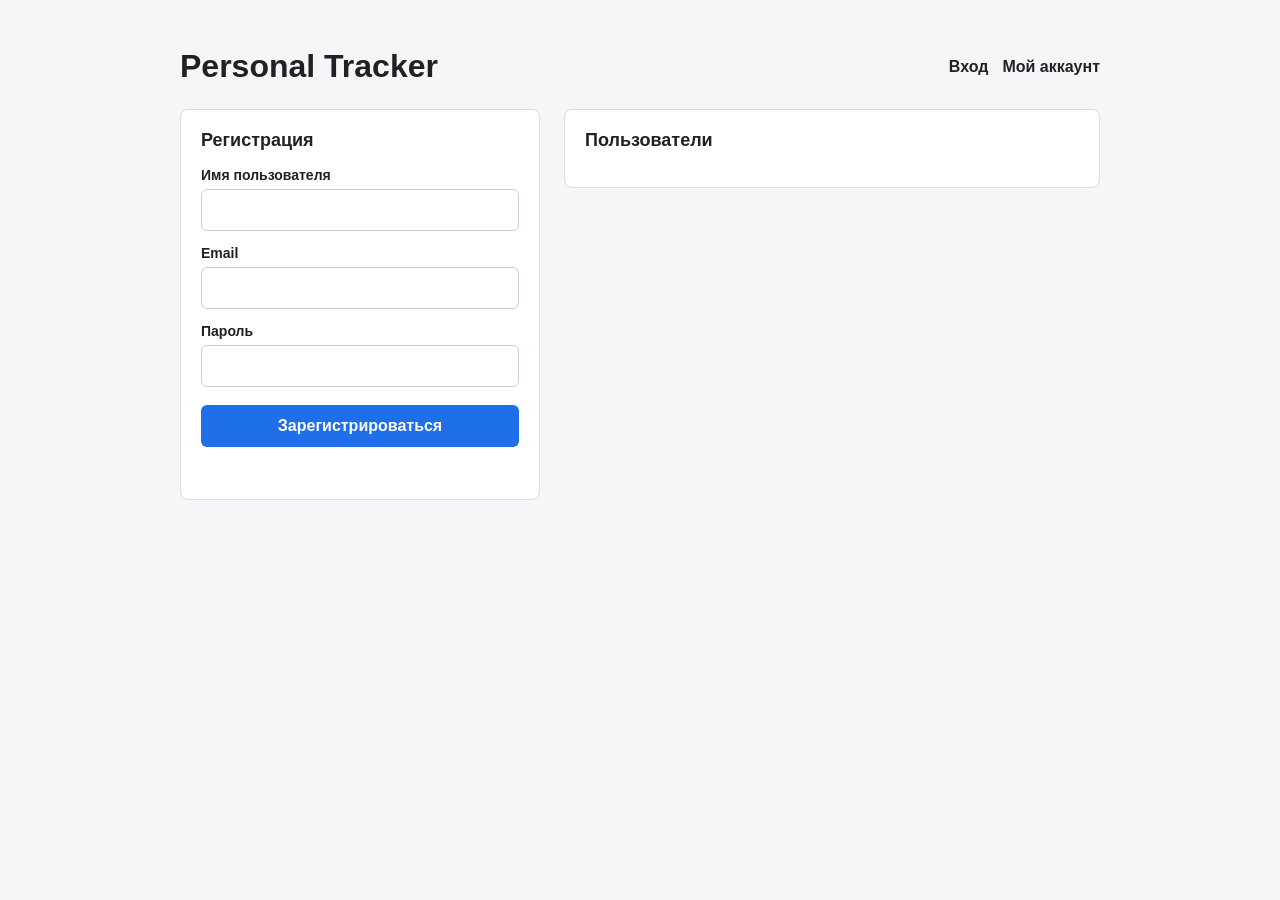
==== src/main/resources/static/index.html @ dc869657 "feat: initialize Spring Boot project" ====
<!doctype html>
<html lang="ru">
<head>
    <meta charset="utf-8">
    <meta name="viewport" content="width=device-width, initial-scale=1">
    <title>Personal Tracker</title>
    <style>
        * {
            box-sizing: border-box;
        }

        body {
            margin: 0;
            min-height: 100vh;
            font-family: Arial, sans-serif;
            color: #202124;
            background: #f4f6f8;
        }

        main {
            width: min(920px, calc(100% - 32px));
            margin: 0 auto;
            padding: 48px 0;
        }

        h1 {
            margin: 0 0 24px;
            font-size: 32px;
            font-weight: 700;
        }

        .topbar {
            display: flex;
            justify-content: space-between;
            gap: 16px;
            align-items: center;
            margin-bottom: 24px;
        }

        .topbar h1 {
            margin: 0;
        }

        .topbar nav {
            display: flex;
            gap: 14px;
            font-weight: 700;
        }

        .layout {
            display: grid;
            grid-template-columns: minmax(280px, 360px) 1fr;
            gap: 24px;
            align-items: start;
        }

        section {
            background: #ffffff;
            border: 1px solid #d8dde3;
            border-radius: 8px;
            padding: 20px;
        }

        h2 {
            margin: 0 0 16px;
            font-size: 18px;
        }

        label {
            display: block;
            margin: 14px 0 6px;
            font-size: 14px;
            font-weight: 600;
        }

        input {
            width: 100%;
            min-height: 42px;
            border: 1px solid #c8d0d9;
            border-radius: 6px;
            padding: 10px 12px;
            font: inherit;
        }

        button {
            width: 100%;
            min-height: 42px;
            margin-top: 18px;
            border: 0;
            border-radius: 6px;
            background: #1f6feb;
            color: #ffffff;
            font: inherit;
            font-weight: 700;
            cursor: pointer;
        }

        button:disabled {
            cursor: wait;
            opacity: 0.7;
        }

        .message {
            min-height: 20px;
            margin-top: 12px;
            font-size: 14px;
        }

        .message.error {
            color: #b42318;
        }

        .message.success {
            color: #067647;
        }

        ul {
            display: grid;
            gap: 10px;
            margin: 0;
            padding: 0;
            list-style: none;
        }

        li {
            border: 1px solid #e2e7ee;
            border-radius: 8px;
            padding: 12px;
            background: #fbfcfe;
        }

        .username {
            display: block;
            font-weight: 700;
        }

        .email {
            display: block;
            margin-top: 4px;
            color: #5f6b7a;
            font-size: 14px;
        }

        a {
            color: inherit;
            text-decoration: none;
        }

        li:hover {
            border-color: #9db9e8;
        }

        @media (max-width: 720px) {
            main {
                padding: 28px 0;
            }

            .topbar {
                display: grid;
            }

            .layout {
                grid-template-columns: 1fr;
            }
        }
    </style>
</head>
<body>
<main>
    <div class="topbar">
        <h1>Personal Tracker</h1>
        <nav>
            <a href="/login">Вход</a>
            <a href="/myacc">Мой аккаунт</a>
        </nav>
    </div>

    <div class="layout">
        <section>
            <h2>Регистрация</h2>
            <form id="registration-form">
                <label for="username">Имя пользователя</label>
                <input id="username" name="username" autocomplete="username" required>

                <label for="email">Email</label>
                <input id="email" name="email" type="email" autocomplete="email" required>

                <label for="password">Пароль</label>
                <input id="password" name="password" type="password" autocomplete="new-password" required>

                <button type="submit">Зарегистрироваться</button>
                <div id="message" class="message" aria-live="polite"></div>
            </form>
        </section>

        <section>
            <h2>Пользователи</h2>
            <ul id="users"></ul>
        </section>
    </div>
</main>

<script>
    const form = document.querySelector("#registration-form");
    const message = document.querySelector("#message");
    const usersList = document.querySelector("#users");
    const button = form.querySelector("button");

    async function loadUsers() {
        const response = await fetch("/users");
        const users = await response.json();

        usersList.innerHTML = "";
        users.forEach((user) => {
            const item = document.createElement("li");
            item.innerHTML = `
                <a href="/user.html?id=${user.id}">
                    <span class="username">${user.username}</span>
                    <span class="email">${user.email}</span>
                </a>
            `;
            usersList.appendChild(item);
        });
    }

    form.addEventListener("submit", async (event) => {
        event.preventDefault();
        message.textContent = "";
        message.className = "message";
        button.disabled = true;

        const formData = new FormData(form);
        const user = {
            username: formData.get("username"),
            email: formData.get("email"),
            password: formData.get("password")
        };

        try {
            const response = await fetch("/users", {
                method: "POST",
                headers: {
                    "Content-Type": "application/json"
                },
                body: JSON.stringify(user)
            });

            if (!response.ok) {
                throw new Error("Пользователь с таким именем или email уже существует");
            }

            form.reset();
            message.textContent = "Пользователь зарегистрирован";
            message.classList.add("success");
            await loadUsers();
        } catch (error) {
            message.textContent = error.message;
            message.classList.add("error");
        } finally {
            button.disabled = false;
        }
    });

    loadUsers();
</script>
</body>
</html>
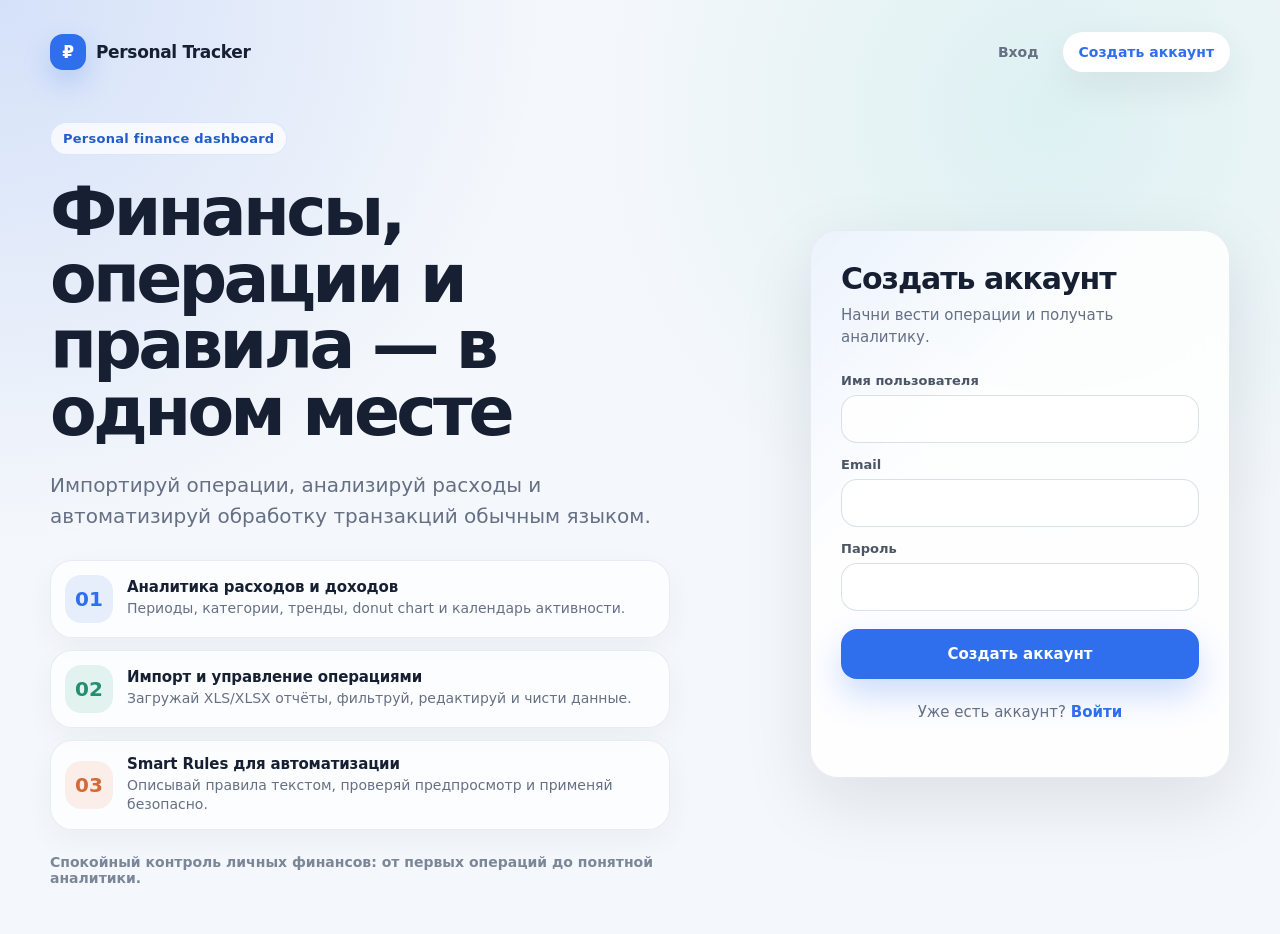
==== commit 2cf0bd0e: "feat: add Smart Rules automation" ====
--- a/src/main/resources/static/index.html
+++ b/src/main/resources/static/index.html
@@ -5,140 +5,43 @@
     <meta name="viewport" content="width=device-width, initial-scale=1">
     <title>Personal Tracker</title>
     <style>
+        :root {
+            --bg: #f4f7fb;
+            --surface: rgba(255, 255, 255, 0.86);
+            --surface-strong: #ffffff;
+            --text: #172033;
+            --muted: #667085;
+            --border: rgba(203, 213, 225, 0.72);
+            --blue: #2f6fed;
+            --blue-dark: #235cc9;
+            --blue-soft: rgba(47, 111, 237, 0.1);
+            --green-soft: rgba(38, 166, 132, 0.12);
+            --orange-soft: rgba(245, 128, 76, 0.12);
+            --shadow-card: 0 24px 70px rgba(15, 23, 42, 0.1);
+            --shadow-soft: 0 14px 38px rgba(15, 23, 42, 0.07);
+            --radius-lg: 28px;
+            --radius-md: 22px;
+            --radius-sm: 16px;
+            --transition: 180ms cubic-bezier(0.2, 0.8, 0.2, 1);
+        }
+
         * {
             box-sizing: border-box;
+        }
+
+        html {
+            scroll-behavior: smooth;
         }
 
         body {
             margin: 0;
             min-height: 100vh;
-            font-family: Arial, sans-serif;
-            color: #202124;
-            background: #f4f6f8;
-        }
-
-        main {
-            width: min(920px, calc(100% - 32px));
-            margin: 0 auto;
-            padding: 48px 0;
-        }
-
-        h1 {
-            margin: 0 0 24px;
-            font-size: 32px;
-            font-weight: 700;
-        }
-
-        .topbar {
-            display: flex;
-            justify-content: space-between;
-            gap: 16px;
-            align-items: center;
-            margin-bottom: 24px;
-        }
-
-        .topbar h1 {
-            margin: 0;
-        }
-
-        .topbar nav {
-            display: flex;
-            gap: 14px;
-            font-weight: 700;
-        }
-
-        .layout {
-            display: grid;
-            grid-template-columns: minmax(280px, 360px) 1fr;
-            gap: 24px;
-            align-items: start;
-        }
-
-        section {
-            background: #ffffff;
-            border: 1px solid #d8dde3;
-            border-radius: 8px;
-            padding: 20px;
-        }
-
-        h2 {
-            margin: 0 0 16px;
-            font-size: 18px;
-        }
-
-        label {
-            display: block;
-            margin: 14px 0 6px;
-            font-size: 14px;
-            font-weight: 600;
-        }
-
-        input {
-            width: 100%;
-            min-height: 42px;
-            border: 1px solid #c8d0d9;
-            border-radius: 6px;
-            padding: 10px 12px;
-            font: inherit;
-        }
-
-        button {
-            width: 100%;
-            min-height: 42px;
-            margin-top: 18px;
-            border: 0;
-            border-radius: 6px;
-            background: #1f6feb;
-            color: #ffffff;
-            font: inherit;
-            font-weight: 700;
-            cursor: pointer;
-        }
-
-        button:disabled {
-            cursor: wait;
-            opacity: 0.7;
-        }
-
-        .message {
-            min-height: 20px;
-            margin-top: 12px;
-            font-size: 14px;
-        }
-
-        .message.error {
-            color: #b42318;
-        }
-
-        .message.success {
-            color: #067647;
-        }
-
-        ul {
-            display: grid;
-            gap: 10px;
-            margin: 0;
-            padding: 0;
-            list-style: none;
-        }
-
-        li {
-            border: 1px solid #e2e7ee;
-            border-radius: 8px;
-            padding: 12px;
-            background: #fbfcfe;
-        }
-
-        .username {
-            display: block;
-            font-weight: 700;
-        }
-
-        .email {
-            display: block;
-            margin-top: 4px;
-            color: #5f6b7a;
-            font-size: 14px;
+            font-family: Inter, ui-sans-serif, system-ui, -apple-system, BlinkMacSystemFont, "Segoe UI", sans-serif;
+            color: var(--text);
+            background:
+                radial-gradient(circle at top left, rgba(47, 111, 237, 0.16), transparent 34rem),
+                radial-gradient(circle at 82% 12%, rgba(102, 209, 193, 0.16), transparent 28rem),
+                var(--bg);
         }
 
         a {
@@ -146,88 +49,498 @@
             text-decoration: none;
         }
 
-        li:hover {
-            border-color: #9db9e8;
-        }
-
-        @media (max-width: 720px) {
+        button,
+        input {
+            font: inherit;
+        }
+
+        main {
+            width: min(1180px, calc(100% - 40px));
+            min-height: 100vh;
+            margin: 0 auto;
+            padding: 24px 0 48px;
+        }
+
+        .landing-nav {
+            display: flex;
+            min-height: 56px;
+            align-items: center;
+            justify-content: space-between;
+            gap: 18px;
+            margin-bottom: 42px;
+        }
+
+        .brand {
+            display: inline-flex;
+            align-items: center;
+            gap: 10px;
+            color: var(--text);
+            font-size: 17px;
+            font-weight: 800;
+            letter-spacing: -0.02em;
+        }
+
+        .brand-mark {
+            display: grid;
+            width: 36px;
+            height: 36px;
+            place-items: center;
+            border-radius: 13px;
+            background: var(--blue);
+            color: #ffffff;
+            box-shadow: 0 12px 28px rgba(47, 111, 237, 0.24);
+        }
+
+        .landing-nav-actions {
+            display: flex;
+            align-items: center;
+            gap: 10px;
+        }
+
+        .nav-link,
+        .nav-cta {
+            display: inline-flex;
+            min-height: 40px;
+            align-items: center;
+            justify-content: center;
+            border-radius: 999px;
+            font-size: 14px;
+            font-weight: 700;
+            transition: background-color var(--transition), color var(--transition), box-shadow var(--transition), transform var(--transition);
+        }
+
+        .nav-link {
+            padding: 0 14px;
+            color: var(--muted);
+        }
+
+        .nav-link:hover {
+            background: rgba(255, 255, 255, 0.72);
+            color: var(--text);
+        }
+
+        .nav-cta {
+            padding: 0 16px;
+            background: #ffffff;
+            color: var(--blue);
+            box-shadow: var(--shadow-soft);
+        }
+
+        .nav-cta:hover {
+            transform: translateY(-1px);
+            box-shadow: 0 18px 42px rgba(15, 23, 42, 0.11);
+        }
+
+        .landing-shell {
+            display: grid;
+            grid-template-columns: minmax(0, 1fr) 420px;
+            gap: 32px;
+            align-items: center;
+            min-height: calc(100vh - 170px);
+        }
+
+        .landing-hero {
+            display: grid;
+            gap: 24px;
+            max-width: 690px;
+        }
+
+        .kicker {
+            width: fit-content;
+            margin: 0;
+            border: 1px solid rgba(47, 111, 237, 0.14);
+            border-radius: 999px;
+            background: rgba(255, 255, 255, 0.72);
+            color: var(--blue-dark);
+            font-size: 13px;
+            font-weight: 800;
+            letter-spacing: 0.02em;
+            padding: 8px 12px;
+        }
+
+        .landing-hero h1 {
+            max-width: 660px;
+            margin: 0;
+            color: var(--text);
+            font-size: clamp(42px, 6vw, 68px);
+            font-weight: 820;
+            letter-spacing: -0.055em;
+            line-height: 0.98;
+        }
+
+        .hero-text {
+            max-width: 610px;
+            margin: 0;
+            color: var(--muted);
+            font-size: clamp(17px, 2vw, 20px);
+            line-height: 1.55;
+        }
+
+        .feature-list {
+            display: grid;
+            max-width: 620px;
+            gap: 12px;
+            margin-top: 4px;
+        }
+
+        .feature-item {
+            display: grid;
+            grid-template-columns: 48px 1fr;
+            gap: 14px;
+            align-items: center;
+            border: 1px solid rgba(226, 232, 240, 0.8);
+            border-radius: var(--radius-md);
+            background: rgba(255, 255, 255, 0.72);
+            padding: 14px;
+            box-shadow: 0 10px 30px rgba(15, 23, 42, 0.045);
+            transition: transform var(--transition), box-shadow var(--transition), background-color var(--transition);
+        }
+
+        .feature-item:hover {
+            transform: translateY(-2px);
+            background: rgba(255, 255, 255, 0.94);
+            box-shadow: 0 16px 40px rgba(15, 23, 42, 0.08);
+        }
+
+        .feature-icon {
+            display: grid;
+            width: 48px;
+            height: 48px;
+            place-items: center;
+            border-radius: 16px;
+            color: var(--blue);
+            font-size: 20px;
+            font-weight: 800;
+        }
+
+        .feature-item:nth-child(1) .feature-icon {
+            background: var(--blue-soft);
+        }
+
+        .feature-item:nth-child(2) .feature-icon {
+            background: var(--green-soft);
+            color: #20906f;
+        }
+
+        .feature-item:nth-child(3) .feature-icon {
+            background: var(--orange-soft);
+            color: #d66a36;
+        }
+
+        .feature-item strong {
+            display: block;
+            color: var(--text);
+            font-size: 15px;
+            font-weight: 760;
+            letter-spacing: -0.01em;
+        }
+
+        .feature-item span:last-child {
+            display: block;
+            margin-top: 3px;
+            color: var(--muted);
+            font-size: 14px;
+            line-height: 1.4;
+        }
+
+        .trust-text {
+            margin: 0;
+            color: #7b8798;
+            font-size: 14px;
+            font-weight: 600;
+        }
+
+        .auth-panel {
+            position: relative;
+            overflow: hidden;
+            border: 1px solid rgba(226, 232, 240, 0.86);
+            border-radius: var(--radius-lg);
+            background: var(--surface);
+            padding: 30px;
+            box-shadow: var(--shadow-card);
+            backdrop-filter: blur(18px);
+        }
+
+        .auth-panel::before {
+            content: "";
+            position: absolute;
+            inset: 0;
+            pointer-events: none;
+            background: linear-gradient(135deg, rgba(47, 111, 237, 0.08), transparent 36%);
+        }
+
+        .auth-panel > * {
+            position: relative;
+            z-index: 1;
+        }
+
+        .auth-panel h2 {
+            margin: 0;
+            color: var(--text);
+            font-size: 30px;
+            font-weight: 800;
+            letter-spacing: -0.035em;
+        }
+
+        .auth-panel > p {
+            margin: 8px 0 24px;
+            color: var(--muted);
+            font-size: 15px;
+            line-height: 1.5;
+        }
+
+        form {
+            display: grid;
+            gap: 14px;
+        }
+
+        label {
+            display: grid;
+            gap: 7px;
+            color: #4b5565;
+            font-size: 13px;
+            font-weight: 700;
+        }
+
+        input {
+            width: 100%;
+            min-height: 48px;
+            border: 1px solid var(--border);
+            border-radius: var(--radius-sm);
+            background: rgba(255, 255, 255, 0.82);
+            color: var(--text);
+            padding: 12px 14px;
+            outline: none;
+            transition: border-color var(--transition), box-shadow var(--transition), background-color var(--transition);
+        }
+
+        input:focus {
+            border-color: rgba(47, 111, 237, 0.48);
+            background: #ffffff;
+            box-shadow: 0 0 0 4px rgba(47, 111, 237, 0.1);
+        }
+
+        .submit-button {
+            display: inline-flex;
+            width: 100%;
+            min-height: 50px;
+            align-items: center;
+            justify-content: center;
+            margin-top: 4px;
+            border: 0;
+            border-radius: var(--radius-sm);
+            background: var(--blue);
+            color: #ffffff;
+            font-size: 15px;
+            font-weight: 800;
+            cursor: pointer;
+            box-shadow: 0 16px 34px rgba(47, 111, 237, 0.24);
+            transition: background-color var(--transition), box-shadow var(--transition), transform var(--transition), opacity var(--transition);
+        }
+
+        .submit-button:hover:not(:disabled) {
+            background: var(--blue-dark);
+            transform: translateY(-1px);
+            box-shadow: 0 20px 42px rgba(47, 111, 237, 0.28);
+        }
+
+        .submit-button:disabled {
+            cursor: wait;
+            opacity: 0.72;
+            transform: none;
+        }
+
+        .message {
+            min-height: 0;
+            border-radius: 14px;
+            font-size: 14px;
+            font-weight: 650;
+            line-height: 1.45;
+        }
+
+        .message:not(:empty) {
+            margin-top: 2px;
+            padding: 11px 12px;
+        }
+
+        .message.error {
+            background: #fff1f0;
+            color: #b42318;
+        }
+
+        .message.success {
+            background: #ecfdf3;
+            color: #067647;
+        }
+
+        .auth-footer {
+            margin: 18px 0 0;
+            color: var(--muted);
+            font-size: 14px;
+            text-align: center;
+        }
+
+        .auth-footer a {
+            color: var(--blue);
+            font-weight: 800;
+        }
+
+        @media (max-width: 920px) {
             main {
-                padding: 28px 0;
-            }
-
-            .topbar {
-                display: grid;
-            }
-
-            .layout {
+                width: min(100% - 28px, 720px);
+                padding-top: 18px;
+            }
+
+            .landing-nav {
+                margin-bottom: 28px;
+            }
+
+            .landing-shell {
                 grid-template-columns: 1fr;
+                min-height: auto;
+            }
+
+            .landing-hero {
+                max-width: none;
+            }
+        }
+
+        @media (max-width: 560px) {
+            main {
+                width: min(100% - 22px, 520px);
+                padding-bottom: 30px;
+            }
+
+            .landing-nav {
+                align-items: flex-start;
+            }
+
+            .landing-nav-actions {
+                gap: 6px;
+            }
+
+            .brand span:last-child {
+                display: none;
+            }
+
+            .nav-link,
+            .nav-cta {
+                min-height: 36px;
+                padding: 0 11px;
+                font-size: 13px;
+            }
+
+            .landing-hero h1 {
+                font-size: 38px;
+            }
+
+            .feature-item {
+                grid-template-columns: 42px 1fr;
+                border-radius: 18px;
+                padding: 12px;
+            }
+
+            .feature-icon {
+                width: 42px;
+                height: 42px;
+            }
+
+            .auth-panel {
+                border-radius: 24px;
+                padding: 22px;
             }
         }
     </style>
 </head>
 <body>
 <main>
-    <div class="topbar">
-        <h1>Personal Tracker</h1>
-        <nav>
-            <a href="/login">Вход</a>
-            <a href="/myacc">Мой аккаунт</a>
-        </nav>
-    </div>
-
-    <div class="layout">
-        <section>
-            <h2>Регистрация</h2>
+    <nav class="landing-nav" aria-label="Главная навигация">
+        <a class="brand" href="/">
+            <span class="brand-mark" aria-hidden="true">₽</span>
+            <span>Personal Tracker</span>
+        </a>
+        <div class="landing-nav-actions">
+            <a class="nav-link" href="/login">Вход</a>
+            <a class="nav-cta" href="#register">Создать аккаунт</a>
+        </div>
+    </nav>
+
+    <section class="landing-shell">
+        <div class="landing-hero">
+            <p class="kicker">Personal finance dashboard</p>
+            <h1>Финансы, операции и правила — в одном месте</h1>
+            <p class="hero-text">
+                Импортируй операции, анализируй расходы и автоматизируй обработку транзакций обычным языком.
+            </p>
+
+            <div class="feature-list" aria-label="Возможности Personal Tracker">
+                <div class="feature-item">
+                    <span class="feature-icon" aria-hidden="true">01</span>
+                    <div>
+                        <strong>Аналитика расходов и доходов</strong>
+                        <span>Периоды, категории, тренды, donut chart и календарь активности.</span>
+                    </div>
+                </div>
+                <div class="feature-item">
+                    <span class="feature-icon" aria-hidden="true">02</span>
+                    <div>
+                        <strong>Импорт и управление операциями</strong>
+                        <span>Загружай XLS/XLSX отчёты, фильтруй, редактируй и чисти данные.</span>
+                    </div>
+                </div>
+                <div class="feature-item">
+                    <span class="feature-icon" aria-hidden="true">03</span>
+                    <div>
+                        <strong>Smart Rules для автоматизации</strong>
+                        <span>Описывай правила текстом, проверяй предпросмотр и применяй безопасно.</span>
+                    </div>
+                </div>
+            </div>
+
+            <p class="trust-text">Спокойный контроль личных финансов: от первых операций до понятной аналитики.</p>
+        </div>
+
+        <aside id="register" class="auth-panel" aria-label="Регистрация">
+            <h2>Создать аккаунт</h2>
+            <p>Начни вести операции и получать аналитику.</p>
+
             <form id="registration-form">
-                <label for="username">Имя пользователя</label>
-                <input id="username" name="username" autocomplete="username" required>
-
-                <label for="email">Email</label>
-                <input id="email" name="email" type="email" autocomplete="email" required>
-
-                <label for="password">Пароль</label>
-                <input id="password" name="password" type="password" autocomplete="new-password" required>
-
-                <button type="submit">Зарегистрироваться</button>
+                <label for="username">
+                    Имя пользователя
+                    <input id="username" name="username" autocomplete="username" required>
+                </label>
+
+                <label for="email">
+                    Email
+                    <input id="email" name="email" type="email" autocomplete="email" required>
+                </label>
+
+                <label for="password">
+                    Пароль
+                    <input id="password" name="password" type="password" autocomplete="new-password" required>
+                </label>
+
+                <button class="submit-button" type="submit">Создать аккаунт</button>
                 <div id="message" class="message" aria-live="polite"></div>
             </form>
-        </section>
-
-        <section>
-            <h2>Пользователи</h2>
-            <ul id="users"></ul>
-        </section>
-    </div>
+
+            <p class="auth-footer">Уже есть аккаунт? <a href="/login">Войти</a></p>
+        </aside>
+    </section>
 </main>
 
 <script>
     const form = document.querySelector("#registration-form");
     const message = document.querySelector("#message");
-    const usersList = document.querySelector("#users");
     const button = form.querySelector("button");
-
-    async function loadUsers() {
-        const response = await fetch("/users");
-        const users = await response.json();
-
-        usersList.innerHTML = "";
-        users.forEach((user) => {
-            const item = document.createElement("li");
-            item.innerHTML = `
-                <a href="/user.html?id=${user.id}">
-                    <span class="username">${user.username}</span>
-                    <span class="email">${user.email}</span>
-                </a>
-            `;
-            usersList.appendChild(item);
-        });
-    }
+    const defaultButtonText = button.textContent;
 
     form.addEventListener("submit", async (event) => {
         event.preventDefault();
         message.textContent = "";
         message.className = "message";
         button.disabled = true;
+        button.textContent = "Создаю...";
 
         const formData = new FormData(form);
         const user = {
@@ -250,18 +563,18 @@
             }
 
             form.reset();
-            message.textContent = "Пользователь зарегистрирован";
+            message.textContent = "Аккаунт создан. Сейчас откроем вход...";
             message.classList.add("success");
-            await loadUsers();
+            setTimeout(() => {
+                window.location.href = "/login";
+            }, 950);
         } catch (error) {
             message.textContent = error.message;
             message.classList.add("error");
-        } finally {
             button.disabled = false;
+            button.textContent = defaultButtonText;
         }
     });
-
-    loadUsers();
 </script>
 </body>
 </html>
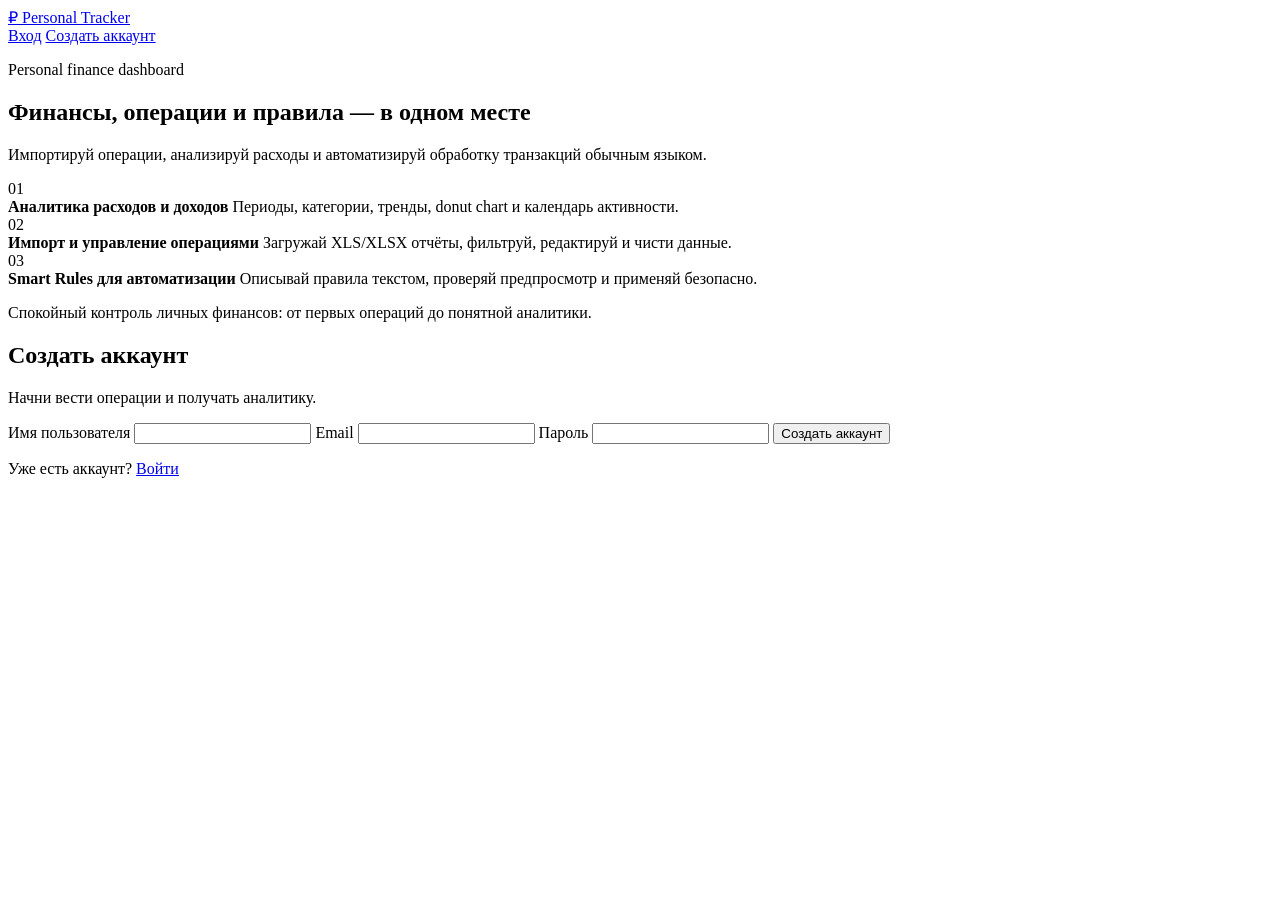
==== commit cf4cdd59: "security: add CSRF support and split frontend assets" ====
--- a/src/main/resources/static/index.html
+++ b/src/main/resources/static/index.html
@@ -4,453 +4,8 @@
     <meta charset="utf-8">
     <meta name="viewport" content="width=device-width, initial-scale=1">
     <title>Personal Tracker</title>
-    <style>
-        :root {
-            --bg: #f4f7fb;
-            --surface: rgba(255, 255, 255, 0.86);
-            --surface-strong: #ffffff;
-            --text: #172033;
-            --muted: #667085;
-            --border: rgba(203, 213, 225, 0.72);
-            --blue: #2f6fed;
-            --blue-dark: #235cc9;
-            --blue-soft: rgba(47, 111, 237, 0.1);
-            --green-soft: rgba(38, 166, 132, 0.12);
-            --orange-soft: rgba(245, 128, 76, 0.12);
-            --shadow-card: 0 24px 70px rgba(15, 23, 42, 0.1);
-            --shadow-soft: 0 14px 38px rgba(15, 23, 42, 0.07);
-            --radius-lg: 28px;
-            --radius-md: 22px;
-            --radius-sm: 16px;
-            --transition: 180ms cubic-bezier(0.2, 0.8, 0.2, 1);
-        }
-
-        * {
-            box-sizing: border-box;
-        }
-
-        html {
-            scroll-behavior: smooth;
-        }
-
-        body {
-            margin: 0;
-            min-height: 100vh;
-            font-family: Inter, ui-sans-serif, system-ui, -apple-system, BlinkMacSystemFont, "Segoe UI", sans-serif;
-            color: var(--text);
-            background:
-                radial-gradient(circle at top left, rgba(47, 111, 237, 0.16), transparent 34rem),
-                radial-gradient(circle at 82% 12%, rgba(102, 209, 193, 0.16), transparent 28rem),
-                var(--bg);
-        }
-
-        a {
-            color: inherit;
-            text-decoration: none;
-        }
-
-        button,
-        input {
-            font: inherit;
-        }
-
-        main {
-            width: min(1180px, calc(100% - 40px));
-            min-height: 100vh;
-            margin: 0 auto;
-            padding: 24px 0 48px;
-        }
-
-        .landing-nav {
-            display: flex;
-            min-height: 56px;
-            align-items: center;
-            justify-content: space-between;
-            gap: 18px;
-            margin-bottom: 42px;
-        }
-
-        .brand {
-            display: inline-flex;
-            align-items: center;
-            gap: 10px;
-            color: var(--text);
-            font-size: 17px;
-            font-weight: 800;
-            letter-spacing: -0.02em;
-        }
-
-        .brand-mark {
-            display: grid;
-            width: 36px;
-            height: 36px;
-            place-items: center;
-            border-radius: 13px;
-            background: var(--blue);
-            color: #ffffff;
-            box-shadow: 0 12px 28px rgba(47, 111, 237, 0.24);
-        }
-
-        .landing-nav-actions {
-            display: flex;
-            align-items: center;
-            gap: 10px;
-        }
-
-        .nav-link,
-        .nav-cta {
-            display: inline-flex;
-            min-height: 40px;
-            align-items: center;
-            justify-content: center;
-            border-radius: 999px;
-            font-size: 14px;
-            font-weight: 700;
-            transition: background-color var(--transition), color var(--transition), box-shadow var(--transition), transform var(--transition);
-        }
-
-        .nav-link {
-            padding: 0 14px;
-            color: var(--muted);
-        }
-
-        .nav-link:hover {
-            background: rgba(255, 255, 255, 0.72);
-            color: var(--text);
-        }
-
-        .nav-cta {
-            padding: 0 16px;
-            background: #ffffff;
-            color: var(--blue);
-            box-shadow: var(--shadow-soft);
-        }
-
-        .nav-cta:hover {
-            transform: translateY(-1px);
-            box-shadow: 0 18px 42px rgba(15, 23, 42, 0.11);
-        }
-
-        .landing-shell {
-            display: grid;
-            grid-template-columns: minmax(0, 1fr) 420px;
-            gap: 32px;
-            align-items: center;
-            min-height: calc(100vh - 170px);
-        }
-
-        .landing-hero {
-            display: grid;
-            gap: 24px;
-            max-width: 690px;
-        }
-
-        .kicker {
-            width: fit-content;
-            margin: 0;
-            border: 1px solid rgba(47, 111, 237, 0.14);
-            border-radius: 999px;
-            background: rgba(255, 255, 255, 0.72);
-            color: var(--blue-dark);
-            font-size: 13px;
-            font-weight: 800;
-            letter-spacing: 0.02em;
-            padding: 8px 12px;
-        }
-
-        .landing-hero h1 {
-            max-width: 660px;
-            margin: 0;
-            color: var(--text);
-            font-size: clamp(42px, 6vw, 68px);
-            font-weight: 820;
-            letter-spacing: -0.055em;
-            line-height: 0.98;
-        }
-
-        .hero-text {
-            max-width: 610px;
-            margin: 0;
-            color: var(--muted);
-            font-size: clamp(17px, 2vw, 20px);
-            line-height: 1.55;
-        }
-
-        .feature-list {
-            display: grid;
-            max-width: 620px;
-            gap: 12px;
-            margin-top: 4px;
-        }
-
-        .feature-item {
-            display: grid;
-            grid-template-columns: 48px 1fr;
-            gap: 14px;
-            align-items: center;
-            border: 1px solid rgba(226, 232, 240, 0.8);
-            border-radius: var(--radius-md);
-            background: rgba(255, 255, 255, 0.72);
-            padding: 14px;
-            box-shadow: 0 10px 30px rgba(15, 23, 42, 0.045);
-            transition: transform var(--transition), box-shadow var(--transition), background-color var(--transition);
-        }
-
-        .feature-item:hover {
-            transform: translateY(-2px);
-            background: rgba(255, 255, 255, 0.94);
-            box-shadow: 0 16px 40px rgba(15, 23, 42, 0.08);
-        }
-
-        .feature-icon {
-            display: grid;
-            width: 48px;
-            height: 48px;
-            place-items: center;
-            border-radius: 16px;
-            color: var(--blue);
-            font-size: 20px;
-            font-weight: 800;
-        }
-
-        .feature-item:nth-child(1) .feature-icon {
-            background: var(--blue-soft);
-        }
-
-        .feature-item:nth-child(2) .feature-icon {
-            background: var(--green-soft);
-            color: #20906f;
-        }
-
-        .feature-item:nth-child(3) .feature-icon {
-            background: var(--orange-soft);
-            color: #d66a36;
-        }
-
-        .feature-item strong {
-            display: block;
-            color: var(--text);
-            font-size: 15px;
-            font-weight: 760;
-            letter-spacing: -0.01em;
-        }
-
-        .feature-item span:last-child {
-            display: block;
-            margin-top: 3px;
-            color: var(--muted);
-            font-size: 14px;
-            line-height: 1.4;
-        }
-
-        .trust-text {
-            margin: 0;
-            color: #7b8798;
-            font-size: 14px;
-            font-weight: 600;
-        }
-
-        .auth-panel {
-            position: relative;
-            overflow: hidden;
-            border: 1px solid rgba(226, 232, 240, 0.86);
-            border-radius: var(--radius-lg);
-            background: var(--surface);
-            padding: 30px;
-            box-shadow: var(--shadow-card);
-            backdrop-filter: blur(18px);
-        }
-
-        .auth-panel::before {
-            content: "";
-            position: absolute;
-            inset: 0;
-            pointer-events: none;
-            background: linear-gradient(135deg, rgba(47, 111, 237, 0.08), transparent 36%);
-        }
-
-        .auth-panel > * {
-            position: relative;
-            z-index: 1;
-        }
-
-        .auth-panel h2 {
-            margin: 0;
-            color: var(--text);
-            font-size: 30px;
-            font-weight: 800;
-            letter-spacing: -0.035em;
-        }
-
-        .auth-panel > p {
-            margin: 8px 0 24px;
-            color: var(--muted);
-            font-size: 15px;
-            line-height: 1.5;
-        }
-
-        form {
-            display: grid;
-            gap: 14px;
-        }
-
-        label {
-            display: grid;
-            gap: 7px;
-            color: #4b5565;
-            font-size: 13px;
-            font-weight: 700;
-        }
-
-        input {
-            width: 100%;
-            min-height: 48px;
-            border: 1px solid var(--border);
-            border-radius: var(--radius-sm);
-            background: rgba(255, 255, 255, 0.82);
-            color: var(--text);
-            padding: 12px 14px;
-            outline: none;
-            transition: border-color var(--transition), box-shadow var(--transition), background-color var(--transition);
-        }
-
-        input:focus {
-            border-color: rgba(47, 111, 237, 0.48);
-            background: #ffffff;
-            box-shadow: 0 0 0 4px rgba(47, 111, 237, 0.1);
-        }
-
-        .submit-button {
-            display: inline-flex;
-            width: 100%;
-            min-height: 50px;
-            align-items: center;
-            justify-content: center;
-            margin-top: 4px;
-            border: 0;
-            border-radius: var(--radius-sm);
-            background: var(--blue);
-            color: #ffffff;
-            font-size: 15px;
-            font-weight: 800;
-            cursor: pointer;
-            box-shadow: 0 16px 34px rgba(47, 111, 237, 0.24);
-            transition: background-color var(--transition), box-shadow var(--transition), transform var(--transition), opacity var(--transition);
-        }
-
-        .submit-button:hover:not(:disabled) {
-            background: var(--blue-dark);
-            transform: translateY(-1px);
-            box-shadow: 0 20px 42px rgba(47, 111, 237, 0.28);
-        }
-
-        .submit-button:disabled {
-            cursor: wait;
-            opacity: 0.72;
-            transform: none;
-        }
-
-        .message {
-            min-height: 0;
-            border-radius: 14px;
-            font-size: 14px;
-            font-weight: 650;
-            line-height: 1.45;
-        }
-
-        .message:not(:empty) {
-            margin-top: 2px;
-            padding: 11px 12px;
-        }
-
-        .message.error {
-            background: #fff1f0;
-            color: #b42318;
-        }
-
-        .message.success {
-            background: #ecfdf3;
-            color: #067647;
-        }
-
-        .auth-footer {
-            margin: 18px 0 0;
-            color: var(--muted);
-            font-size: 14px;
-            text-align: center;
-        }
-
-        .auth-footer a {
-            color: var(--blue);
-            font-weight: 800;
-        }
-
-        @media (max-width: 920px) {
-            main {
-                width: min(100% - 28px, 720px);
-                padding-top: 18px;
-            }
-
-            .landing-nav {
-                margin-bottom: 28px;
-            }
-
-            .landing-shell {
-                grid-template-columns: 1fr;
-                min-height: auto;
-            }
-
-            .landing-hero {
-                max-width: none;
-            }
-        }
-
-        @media (max-width: 560px) {
-            main {
-                width: min(100% - 22px, 520px);
-                padding-bottom: 30px;
-            }
-
-            .landing-nav {
-                align-items: flex-start;
-            }
-
-            .landing-nav-actions {
-                gap: 6px;
-            }
-
-            .brand span:last-child {
-                display: none;
-            }
-
-            .nav-link,
-            .nav-cta {
-                min-height: 36px;
-                padding: 0 11px;
-                font-size: 13px;
-            }
-
-            .landing-hero h1 {
-                font-size: 38px;
-            }
-
-            .feature-item {
-                grid-template-columns: 42px 1fr;
-                border-radius: 18px;
-                padding: 12px;
-            }
-
-            .feature-icon {
-                width: 42px;
-                height: 42px;
-            }
-
-            .auth-panel {
-                border-radius: 24px;
-                padding: 22px;
-            }
-        }
-    </style>
+    <link rel="stylesheet" href="/css/app.css">
+    <link rel="stylesheet" href="/css/landing.css">
 </head>
 <body>
 <main>
@@ -529,52 +84,8 @@
     </section>
 </main>
 
-<script>
-    const form = document.querySelector("#registration-form");
-    const message = document.querySelector("#message");
-    const button = form.querySelector("button");
-    const defaultButtonText = button.textContent;
-
-    form.addEventListener("submit", async (event) => {
-        event.preventDefault();
-        message.textContent = "";
-        message.className = "message";
-        button.disabled = true;
-        button.textContent = "Создаю...";
-
-        const formData = new FormData(form);
-        const user = {
-            username: formData.get("username"),
-            email: formData.get("email"),
-            password: formData.get("password")
-        };
-
-        try {
-            const response = await fetch("/users", {
-                method: "POST",
-                headers: {
-                    "Content-Type": "application/json"
-                },
-                body: JSON.stringify(user)
-            });
-
-            if (!response.ok) {
-                throw new Error("Пользователь с таким именем или email уже существует");
-            }
-
-            form.reset();
-            message.textContent = "Аккаунт создан. Сейчас откроем вход...";
-            message.classList.add("success");
-            setTimeout(() => {
-                window.location.href = "/login";
-            }, 950);
-        } catch (error) {
-            message.textContent = error.message;
-            message.classList.add("error");
-            button.disabled = false;
-            button.textContent = defaultButtonText;
-        }
-    });
-</script>
+<script src="/js/api.js" defer></script>
+<script src="/js/ui.js" defer></script>
+<script src="/js/landing.js" defer></script>
 </body>
 </html>
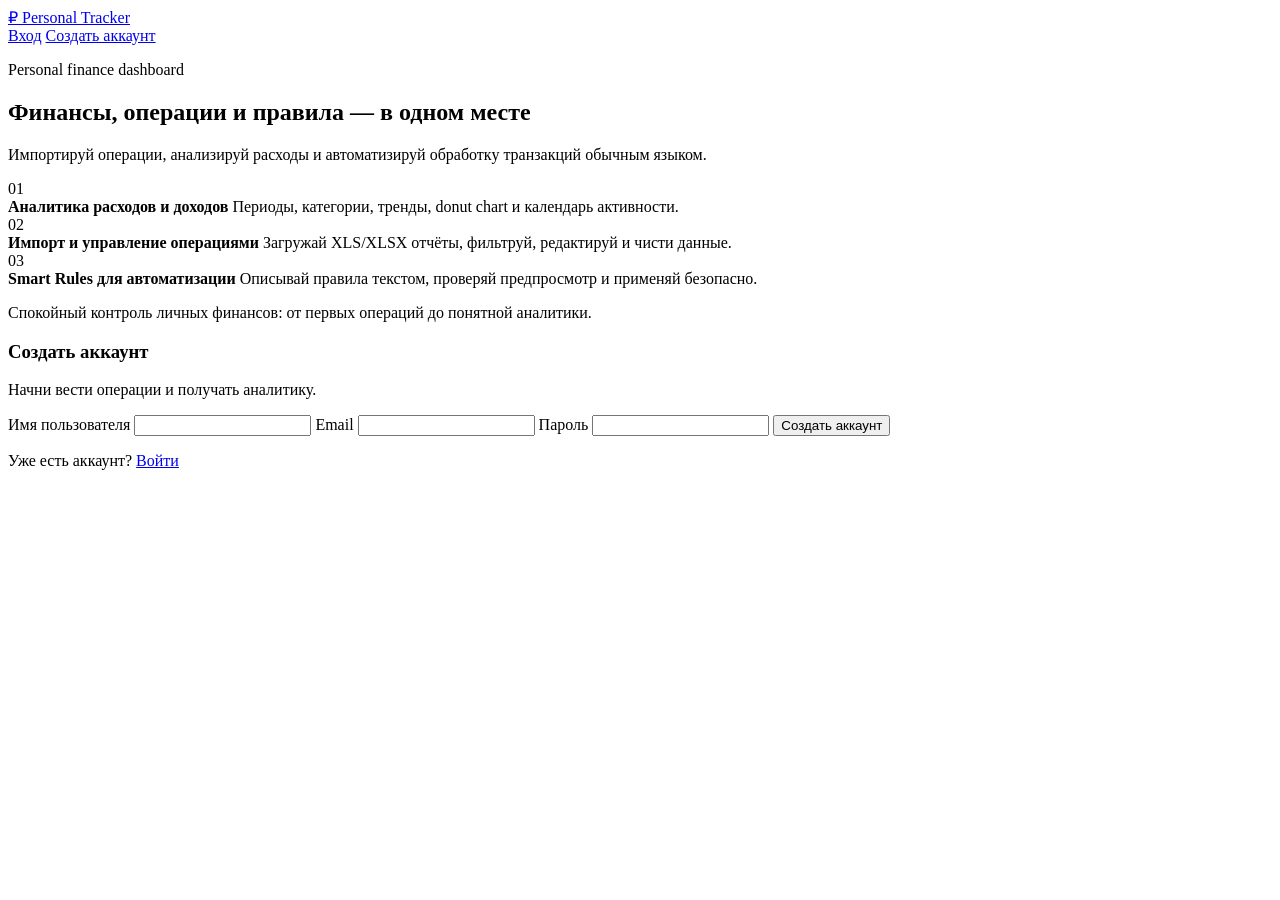
==== commit 7528a811: "Simplify tracker structure" ====
--- a/src/main/resources/static/index.html
+++ b/src/main/resources/static/index.html
@@ -5,23 +5,23 @@
     <meta name="viewport" content="width=device-width, initial-scale=1">
     <title>Personal Tracker</title>
     <link rel="stylesheet" href="/css/app.css">
-    <link rel="stylesheet" href="/css/landing.css">
+    <link rel="stylesheet" href="/css/auth.css">
 </head>
 <body>
 <main>
-    <nav class="landing-nav" aria-label="Главная навигация">
+    <nav class="auth-nav" aria-label="Главная навигация">
         <a class="brand" href="/">
             <span class="brand-mark" aria-hidden="true">₽</span>
             <span>Personal Tracker</span>
         </a>
-        <div class="landing-nav-actions">
+        <div class="auth-nav-actions">
             <a class="nav-link" href="/login">Вход</a>
-            <a class="nav-cta" href="#register">Создать аккаунт</a>
+            <a class="nav-home" href="#register">Создать аккаунт</a>
         </div>
     </nav>
 
-    <section class="landing-shell">
-        <div class="landing-hero">
+    <section class="auth-layout">
+        <div class="auth-hero">
             <p class="kicker">Personal finance dashboard</p>
             <h1>Финансы, операции и правила — в одном месте</h1>
             <p class="hero-text">
@@ -52,12 +52,14 @@
                 </div>
             </div>
 
-            <p class="trust-text">Спокойный контроль личных финансов: от первых операций до понятной аналитики.</p>
+            <p class="hero-note">Спокойный контроль личных финансов: от первых операций до понятной аналитики.</p>
         </div>
 
-        <aside id="register" class="auth-panel" aria-label="Регистрация">
-            <h2>Создать аккаунт</h2>
-            <p>Начни вести операции и получать аналитику.</p>
+        <aside id="register" class="auth-card" aria-label="Регистрация">
+            <div class="auth-card-header">
+                <h1>Создать аккаунт</h1>
+                <p>Начни вести операции и получать аналитику.</p>
+            </div>
 
             <form id="registration-form">
                 <label for="username">
